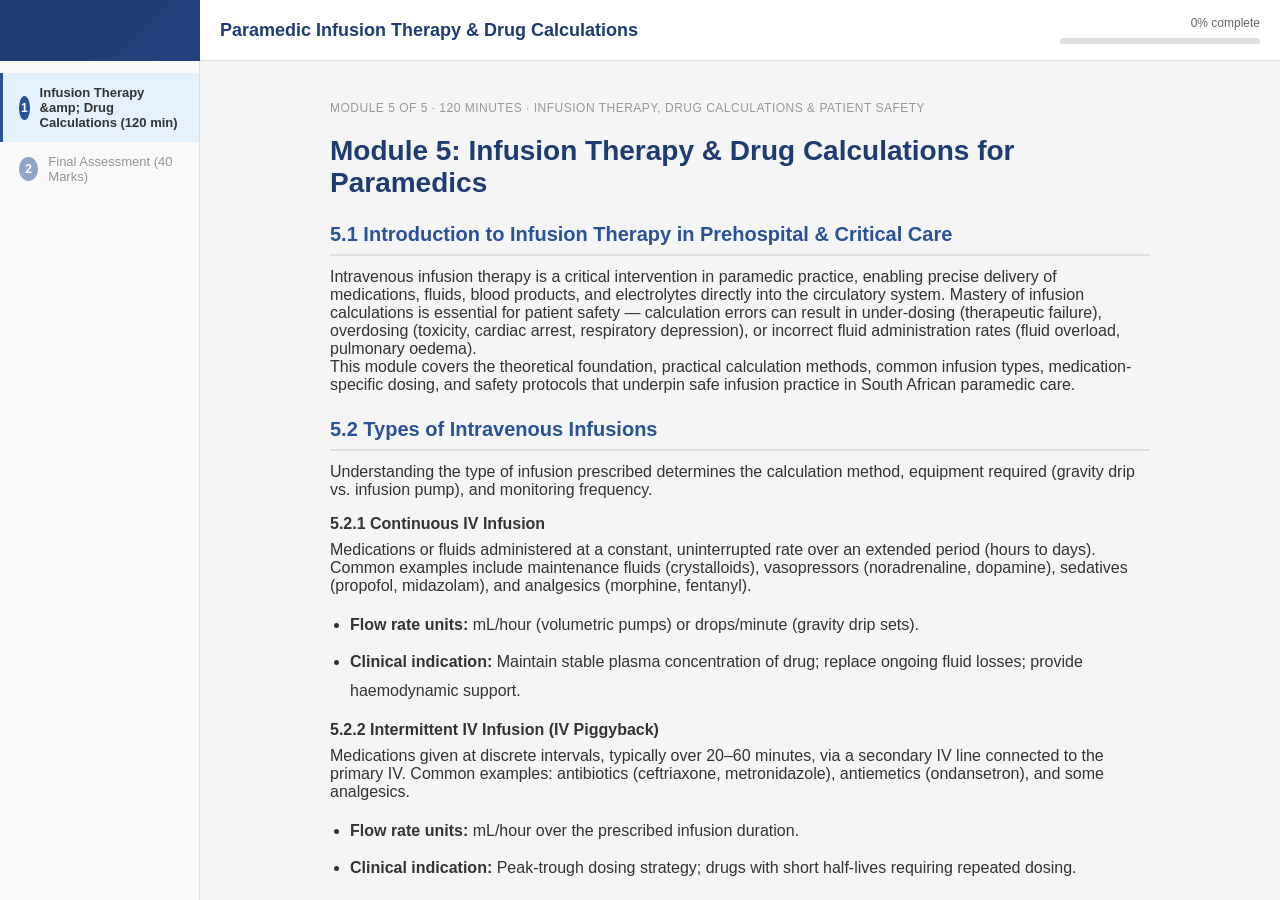
==== content/index.html @ 176bb620 "Initial commit: Comprehensive Paramedic Infusion Therapy & Drug Calculations SCORM 1.2 package" ====
<!DOCTYPE html>
<html lang="en">
<head>
<meta charset="UTF-8" />
<title>Paramedic Infusion Therapy &amp; Drug Calculations</title>
<meta name="viewport" content="width=device-width, initial-scale=1" />
<link rel="stylesheet" href="assets/style.css" />
</head>
<body>
  <div class="app-shell">
    <div class="app-brand">Paramedic<br />Infusion<br />Therapy</div>

    <header class="app-header">
      <div class="course-title">Paramedic Infusion Therapy &amp; Drug Calculations</div>
      <div class="progress-wrap">
        <span id="progressLabel">0% complete</span>
        <div class="progress-bar"><span id="progressFill"></span></div>
      </div>
    </header>

    <nav class="app-nav" id="courseNav"></nav>

    <main class="app-content">
      <iframe id="contentFrame" title="Course content"></iframe>
    </main>
  </div>

  <script src="assets/scorm-api.js"></script>
  <script src="assets/app.js"></script>
</body>
</html>
---- content/assets/style.css ----
* {
  margin: 0;
  padding: 0;
  box-sizing: border-box;
}

body {
  font-family: -apple-system, BlinkMacSystemFont, "Segoe UI", Roboto, "Helvetica Neue", Arial, sans-serif;
  background: #f5f5f5;
  color: #333;
}

.app-shell {
  display: grid;
  grid-template-columns: 200px 1fr;
  grid-template-rows: auto 1fr;
  height: 100vh;
  gap: 0;
}

.app-brand {
  grid-column: 1;
  grid-row: 1 / 3;
  background: linear-gradient(135deg, #1e3c72 0%, #2a5298 100%);
  color: white;
  padding: 20px;
  font-weight: bold;
  font-size: 14px;
  text-align: center;
  line-height: 1.6;
  display: flex;
  align-items: center;
  justify-content: center;
}

.app-header {
  grid-column: 2;
  grid-row: 1;
  background: white;
  border-bottom: 1px solid #ddd;
  padding: 16px 20px;
  display: flex;
  justify-content: space-between;
  align-items: center;
}

.app-header .course-title {
  font-size: 18px;
  font-weight: 600;
  color: #1e3c72;
}

.progress-wrap {
  display: flex;
  flex-direction: column;
  align-items: flex-end;
  gap: 8px;
}

.progress-wrap > span {
  font-size: 12px;
  color: #666;
}

.progress-bar {
  width: 200px;
  height: 6px;
  background: #e0e0e0;
  border-radius: 3px;
  overflow: hidden;
}

.progress-bar > span {
  display: block;
  height: 100%;
  background: linear-gradient(90deg, #4caf50, #8bc34a);
  transition: width 0.3s ease;
  width: 0%;
}

.app-nav {
  grid-column: 1;
  grid-row: 2;
  background: #fafafa;
  border-right: 1px solid #ddd;
  overflow-y: auto;
  padding: 12px 0;
}

.app-nav a {
  display: flex;
  align-items: center;
  gap: 10px;
  padding: 12px 16px;
  text-decoration: none;
  color: #333;
  border-left: 3px solid transparent;
  transition: all 0.2s ease;
  font-size: 13px;
}

.app-nav a:hover {
  background: #f0f0f0;
  border-left-color: #2a5298;
}

.app-nav a .step-num {
  display: flex;
  align-items: center;
  justify-content: center;
  width: 24px;
  height: 24px;
  background: #2a5298;
  color: white;
  border-radius: 50%;
  font-size: 12px;
  font-weight: bold;
}

.app-nav a.active {
  background: #e3f2fd;
  border-left-color: #2a5298;
  font-weight: 600;
}

.app-nav a.complete .step-num {
  background: #4caf50;
}

.app-nav a.locked {
  opacity: 0.5;
  cursor: not-allowed;
}

.app-content {
  grid-column: 2;
  grid-row: 2;
  background: white;
  overflow: hidden;
}

.app-content iframe {
  width: 100%;
  height: 100%;
  border: none;
}

.page {
  max-width: 900px;
  margin: 0 auto;
  padding: 40px;
  overflow-y: auto;
  height: 100vh;
}

.page h1 {
  font-size: 28px;
  margin: 20px 0 16px 0;
  color: #1e3c72;
}

.page h2 {
  font-size: 20px;
  margin: 24px 0 12px 0;
  color: #2a5298;
  border-bottom: 2px solid #e0e0e0;
  padding-bottom: 8px;
}

.page h3 {
  font-size: 16px;
  margin: 16px 0 8px 0;
  color: #333;
}

.meta-bar {
  display: block;
  font-size: 12px;
  color: #999;
  margin-bottom: 16px;
  text-transform: uppercase;
  letter-spacing: 0.5px;
}

.callout {
  background: #f9f9f9;
  border-left: 4px solid #2a5298;
  padding: 16px;
  margin: 16px 0;
  border-radius: 4px;
}

.callout.legal {
  border-left-color: #d4a574;
  background: #fffbf0;
}

.callout.warning {
  border-left-color: #f57c00;
  background: #fff3e0;
}

.case-law {
  background: #f0f4f8;
  border: 1px solid #cce7ff;
  padding: 16px;
  margin: 16px 0;
  border-radius: 4px;
}

.case-law .citation {
  font-weight: 600;
  color: #1e3c72;
  margin-bottom: 8px;
}

.case-law .tag {
  display: inline-block;
  background: #2a5298;
  color: white;
  font-size: 11px;
  padding: 2px 8px;
  border-radius: 12px;
  margin-left: 8px;
}

.lit-list {
  background: #fafafa;
  padding: 16px;
  margin: 16px 0;
  border-radius: 4px;
}

.lit-list li {
  margin-left: 20px;
  margin-bottom: 8px;
  font-size: 14px;
  line-height: 1.5;
}

.video-wrap {
  position: relative;
  width: 100%;
  padding-bottom: 56.25%;
  margin: 20px 0;
  background: #000;
  border-radius: 4px;
  overflow: hidden;
}

.video-wrap iframe {
  position: absolute;
  top: 0;
  left: 0;
  width: 100%;
  height: 100%;
  border: none;
}

.video-caption {
  font-size: 13px;
  color: #666;
  margin-top: 8px;
  font-style: italic;
}

.figure {
  margin: 20px 0;
  text-align: center;
}

.figure img,
.figure svg {
  max-width: 100%;
  height: auto;
  display: inline-block;
  border-radius: 4px;
  box-shadow: 0 2px 8px rgba(0, 0, 0, 0.1);
}

.figure-caption {
  font-size: 12px;
  color: #999;
  margin-top: 8px;
  font-style: italic;
}

.glossary dl {
  margin: 16px 0;
}

.glossary dt {
  font-weight: 600;
  margin-top: 12px;
  color: #1e3c72;
}

.glossary dd {
  margin-left: 20px;
  margin-bottom: 12px;
  font-size: 14px;
  line-height: 1.5;
  color: #555;
}

.reflection-box {
  background: #f0f4f8;
  border: 1px solid #cce7ff;
  padding: 20px;
  margin: 20px 0;
  border-radius: 4px;
}

.reflection-box h2 {
  border: none;
  margin-top: 0;
}

.reflection-box textarea {
  width: 100%;
  min-height: 120px;
  padding: 12px;
  border: 1px solid #ccc;
  border-radius: 4px;
  font-family: inherit;
  font-size: 14px;
  resize: vertical;
  margin-top: 12px;
}

.save-note {
  font-size: 12px;
  color: #999;
  margin-top: 8px;
  opacity: 0;
  transition: opacity 0.3s ease;
}

.save-note.show {
  opacity: 1;
  color: #4caf50;
}

.scenario {
  background: #f5f5f5;
  border: 1px solid #ddd;
  padding: 16px;
  margin: 16px 0;
  border-radius: 4px;
}

.scenario .scenario-label {
  display: block;
  font-weight: 600;
  color: #1e3c72;
  margin-bottom: 12px;
}

.btn {
  background: linear-gradient(90deg, #4caf50, #45a049);
  color: white;
  border: none;
  padding: 12px 24px;
  border-radius: 4px;
  font-size: 14px;
  font-weight: 600;
  cursor: pointer;
  transition: all 0.2s ease;
}

.btn:hover {
  background: linear-gradient(90deg, #45a049, #3d8b40);
  transform: translateY(-2px);
  box-shadow: 0 4px 8px rgba(0, 0, 0, 0.2);
}

.btn:disabled {
  background: #ccc;
  cursor: not-allowed;
  transform: none;
}

.btn.secondary {
  background: #2a5298;
}

.btn.secondary:hover {
  background: #1e3c72;
}

.page-actions {
  display: flex;
  justify-content: space-between;
  align-items: center;
  margin-top: 32px;
  padding-top: 16px;
  border-top: 1px solid #ddd;
}

.quiz-progress {
  font-size: 14px;
  color: #666;
  margin-bottom: 16px;
}

.quiz-q {
  background: #fafafa;
  padding: 16px;
  margin: 16px 0;
  border-radius: 4px;
  border-left: 3px solid #ccc;
}

.quiz-q .q-title {
  font-weight: 600;
  margin-bottom: 12px;
  display: flex;
  justify-content: space-between;
  align-items: center;
}

.quiz-q .q-marks {
  font-size: 12px;
  color: #999;
  font-weight: normal;
}

.quiz-q label {
  display: block;
  margin: 8px 0;
  padding: 8px;
  cursor: pointer;
  border-radius: 3px;
  transition: background 0.2s ease;
}

.quiz-q label:hover {
  background: #e8e8e8;
}

.quiz-q label.correct {
  background: #c8e6c9;
  color: #2e7d32;
  font-weight: 600;
}

.quiz-q label.incorrect {
  background: #ffcdd2;
  color: #c62828;
  font-weight: 600;
}

.quiz-q input[type="radio"] {
  margin-right: 8px;
  cursor: pointer;
}

.quiz-result-banner {
  padding: 16px;
  margin: 16px 0;
  border-radius: 4px;
  font-weight: 600;
  text-align: center;
}

.quiz-result-banner.pass {
  background: #c8e6c9;
  color: #2e7d32;
  border: 1px solid #66bb6a;
}

.quiz-result-banner.fail {
  background: #ffcdd2;
  color: #c62828;
  border: 1px solid #ef5350;
}

.criteria {
  width: 100%;
  border-collapse: collapse;
  margin: 16px 0;
  background: white;
  border-radius: 4px;
  overflow: hidden;
  box-shadow: 0 1px 3px rgba(0, 0, 0, 0.1);
}

.criteria th {
  background: #2a5298;
  color: white;
  padding: 12px;
  text-align: left;
  font-weight: 600;
}

.criteria td {
  padding: 12px;
  border-bottom: 1px solid #eee;
}

.criteria tr:last-child td {
  border-bottom: none;
}

.criteria tr:hover {
  background: #f5f5f5;
}

pre {
  background: #f4f4f4;
  padding: 16px;
  border-radius: 4px;
  overflow-x: auto;
  margin: 16px 0;
  border-left: 3px solid #2a5298;
}

pre code {
  font-family: "Courier New", Courier, monospace;
  font-size: 13px;
  line-height: 1.5;
}

ul, ol {
  margin: 16px 0 16px 20px;
  line-height: 1.8;
}

li {
  margin-bottom: 8px;
}

details {
  background: #fafafa;
  padding: 12px;
  border-radius: 4px;
  margin: 12px 0;
  cursor: pointer;
}

details summary {
  font-weight: 600;
  color: #2a5298;
  outline: none;
}

details p {
  margin-top: 12px;
  margin-bottom: 0;
}

@media (max-width: 1024px) {
  .app-shell {
    grid-template-columns: 1fr;
    grid-template-rows: auto auto 1fr;
  }

  .app-brand {
    grid-column: 1;
    grid-row: 1;
    padding: 12px;
    font-size: 12px;
  }

  .app-header {
    grid-column: 1;
    grid-row: 2;
  }

  .app-nav {
    grid-column: 1;
    grid-row: 3;
    display: flex;
    gap: 0;
    border-right: none;
    border-bottom: 1px solid #ddd;
    overflow-x: auto;
    padding: 0;
  }

  .app-nav a {
    flex-shrink: 0;
    padding: 12px;
    border-left: none;
    border-bottom: 3px solid transparent;
  }

  .app-nav a.active {
    border-left: none;
    border-bottom-color: #2a5298;
  }

  .app-content {
    grid-column: 1;
    grid-row: 4;
  }
}
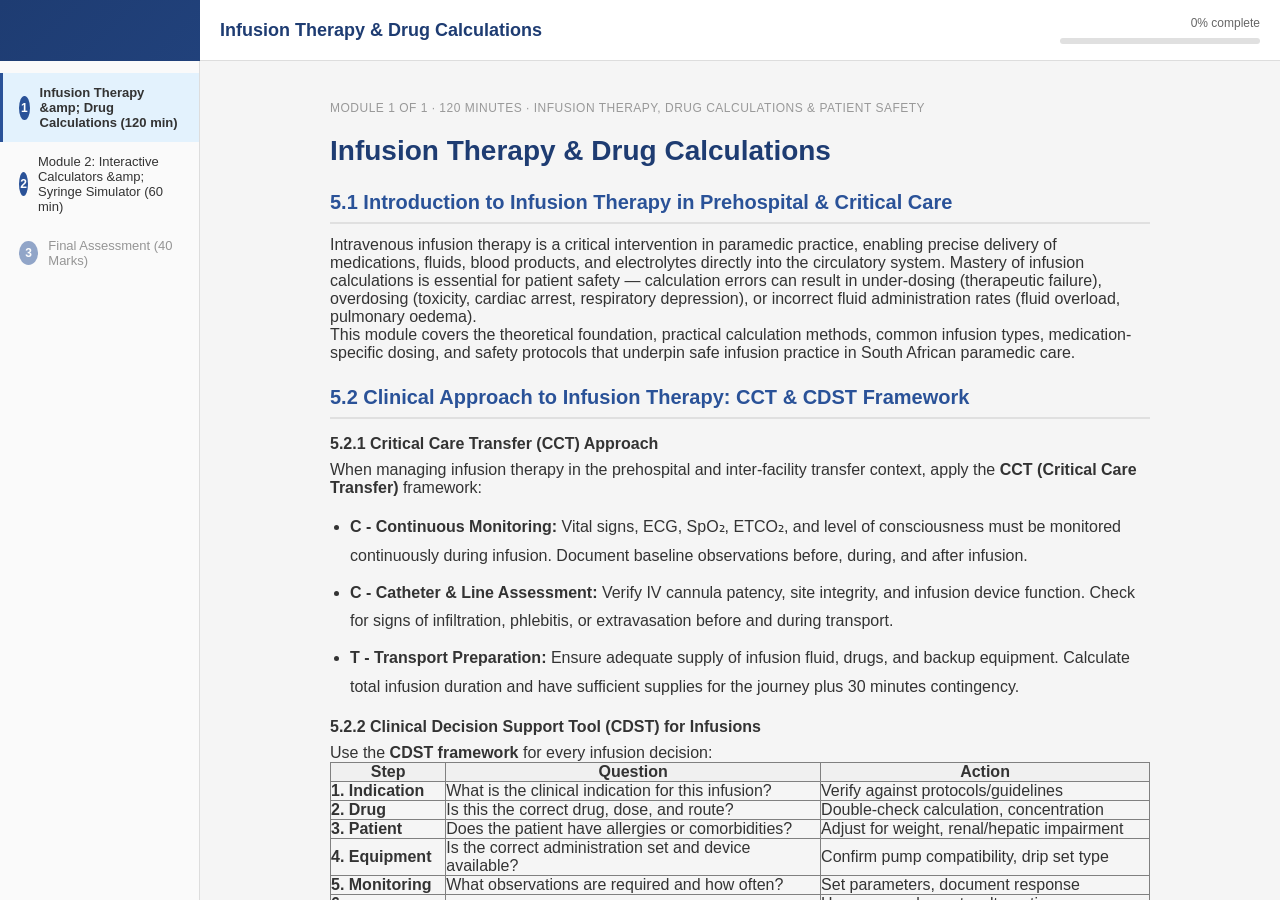
==== commit 10c32575: "Refresh course labels and fix syringe simulator runtime" ====
--- a/content/index.html
+++ b/content/index.html
@@ -2,16 +2,16 @@
 <html lang="en">
 <head>
 <meta charset="UTF-8" />
-<title>Paramedic Infusion Therapy &amp; Drug Calculations</title>
+<title>Infusion Therapy &amp; Drug Calculations</title>
 <meta name="viewport" content="width=device-width, initial-scale=1" />
 <link rel="stylesheet" href="assets/style.css" />
 </head>
 <body>
   <div class="app-shell">
-    <div class="app-brand">Paramedic<br />Infusion<br />Therapy</div>
+    <div class="app-brand">Infusion<br />Therapy<br />Calculations</div>
 
     <header class="app-header">
-      <div class="course-title">Paramedic Infusion Therapy &amp; Drug Calculations</div>
+      <div class="course-title">Infusion Therapy &amp; Drug Calculations</div>
       <div class="progress-wrap">
         <span id="progressLabel">0% complete</span>
         <div class="progress-bar"><span id="progressFill"></span></div>
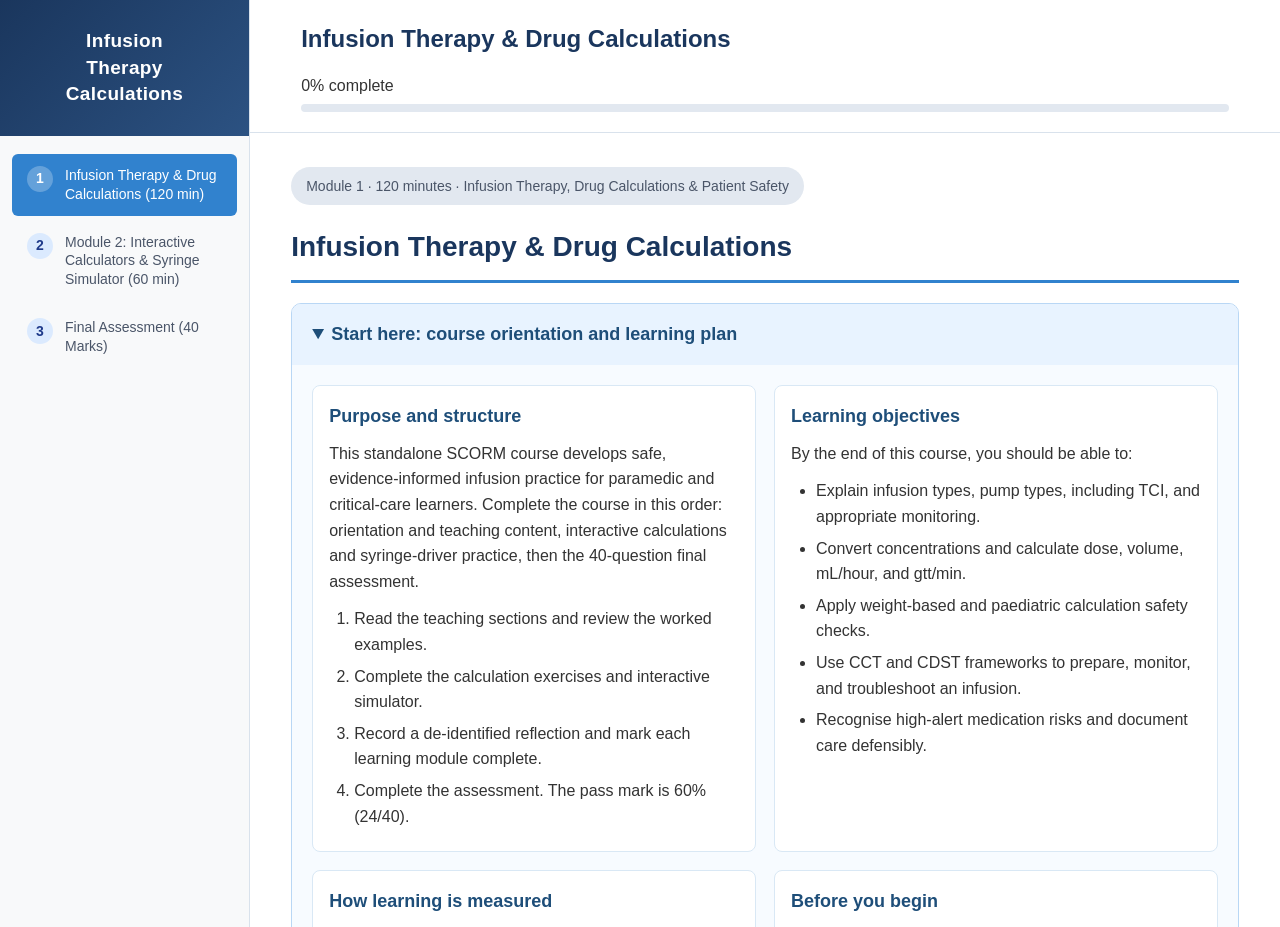
==== commit 5eb6fae0: "Improve responsive layout and align course with QM rubric" ====
--- a/content/index.html
+++ b/content/index.html
@@ -8,21 +8,26 @@
 </head>
 <body>
   <div class="app-shell">
-    <div class="app-brand">Infusion<br />Therapy<br />Calculations</div>
+    <aside class="app-sidebar" aria-label="Course navigation">
+      <div class="app-brand">Infusion<br />Therapy<br />Calculations</div>
+      <nav class="app-nav" id="courseNav" aria-label="Course sections"></nav>
+    </aside>
 
-    <header class="app-header">
-      <div class="course-title">Infusion Therapy &amp; Drug Calculations</div>
-      <div class="progress-wrap">
-        <span id="progressLabel">0% complete</span>
-        <div class="progress-bar"><span id="progressFill"></span></div>
-      </div>
-    </header>
+    <section class="app-main">
+      <header class="app-header">
+        <div class="course-title">Infusion Therapy &amp; Drug Calculations</div>
+        <div class="progress-wrap" aria-live="polite">
+          <span id="progressLabel">0% complete</span>
+          <div class="progress-bar" role="progressbar" aria-valuemin="0" aria-valuemax="100" aria-valuenow="0">
+            <span id="progressFill"></span>
+          </div>
+        </div>
+      </header>
 
-    <nav class="app-nav" id="courseNav"></nav>
-
-    <main class="app-content">
-      <iframe id="contentFrame" title="Course content"></iframe>
-    </main>
+      <main class="app-content">
+        <iframe id="contentFrame" title="Course content" allow="fullscreen"></iframe>
+      </main>
+    </section>
   </div>
 
   <script src="assets/scorm-api.js"></script>
--- a/content/assets/style.css
+++ b/content/assets/style.css
@@ -1,597 +1,200 @@
-* {
-  margin: 0;
-  padding: 0;
-  box-sizing: border-box;
-}
-
-body {
-  font-family: -apple-system, BlinkMacSystemFont, "Segoe UI", Roboto, "Helvetica Neue", Arial, sans-serif;
-  background: #f5f5f5;
-  color: #333;
-}
-
-.app-shell {
-  display: grid;
-  grid-template-columns: 200px 1fr;
-  grid-template-rows: auto 1fr;
-  height: 100vh;
-  gap: 0;
-}
-
-.app-brand {
-  grid-column: 1;
-  grid-row: 1 / 3;
-  background: linear-gradient(135deg, #1e3c72 0%, #2a5298 100%);
-  color: white;
-  padding: 20px;
-  font-weight: bold;
-  font-size: 14px;
-  text-align: center;
-  line-height: 1.6;
-  display: flex;
-  align-items: center;
-  justify-content: center;
-}
-
-.app-header {
-  grid-column: 2;
-  grid-row: 1;
-  background: white;
-  border-bottom: 1px solid #ddd;
-  padding: 16px 20px;
-  display: flex;
-  justify-content: space-between;
-  align-items: center;
-}
-
-.app-header .course-title {
-  font-size: 18px;
-  font-weight: 600;
-  color: #1e3c72;
-}
-
-.progress-wrap {
-  display: flex;
-  flex-direction: column;
-  align-items: flex-end;
-  gap: 8px;
-}
-
-.progress-wrap > span {
-  font-size: 12px;
-  color: #666;
-}
-
-.progress-bar {
-  width: 200px;
-  height: 6px;
-  background: #e0e0e0;
-  border-radius: 3px;
-  overflow: hidden;
-}
-
-.progress-bar > span {
-  display: block;
-  height: 100%;
-  background: linear-gradient(90deg, #4caf50, #8bc34a);
-  transition: width 0.3s ease;
-  width: 0%;
-}
-
-.app-nav {
-  grid-column: 1;
-  grid-row: 2;
-  background: #fafafa;
-  border-right: 1px solid #ddd;
-  overflow-y: auto;
-  padding: 12px 0;
-}
-
-.app-nav a {
-  display: flex;
-  align-items: center;
-  gap: 10px;
-  padding: 12px 16px;
-  text-decoration: none;
-  color: #333;
-  border-left: 3px solid transparent;
-  transition: all 0.2s ease;
-  font-size: 13px;
-}
-
-.app-nav a:hover {
-  background: #f0f0f0;
-  border-left-color: #2a5298;
-}
-
-.app-nav a .step-num {
-  display: flex;
-  align-items: center;
-  justify-content: center;
-  width: 24px;
-  height: 24px;
-  background: #2a5298;
-  color: white;
-  border-radius: 50%;
-  font-size: 12px;
-  font-weight: bold;
-}
-
-.app-nav a.active {
-  background: #e3f2fd;
-  border-left-color: #2a5298;
-  font-weight: 600;
-}
-
-.app-nav a.complete .step-num {
-  background: #4caf50;
-}
-
-.app-nav a.locked {
-  opacity: 0.5;
-  cursor: not-allowed;
-}
-
-.app-content {
-  grid-column: 2;
-  grid-row: 2;
-  background: white;
-  overflow: hidden;
-}
-
-.app-content iframe {
-  width: 100%;
-  height: 100%;
-  border: none;
-}
-
-.page {
-  max-width: 900px;
-  margin: 0 auto;
-  padding: 40px;
-  overflow-y: auto;
-  height: 100vh;
-}
-
-.page h1 {
-  font-size: 28px;
-  margin: 20px 0 16px 0;
-  color: #1e3c72;
-}
-
-.page h2 {
-  font-size: 20px;
-  margin: 24px 0 12px 0;
-  color: #2a5298;
-  border-bottom: 2px solid #e0e0e0;
-  padding-bottom: 8px;
-}
-
-.page h3 {
-  font-size: 16px;
-  margin: 16px 0 8px 0;
-  color: #333;
-}
-
-.meta-bar {
-  display: block;
-  font-size: 12px;
-  color: #999;
-  margin-bottom: 16px;
-  text-transform: uppercase;
-  letter-spacing: 0.5px;
-}
-
-.callout {
-  background: #f9f9f9;
-  border-left: 4px solid #2a5298;
-  padding: 16px;
-  margin: 16px 0;
-  border-radius: 4px;
-}
-
-.callout.legal {
-  border-left-color: #d4a574;
-  background: #fffbf0;
-}
-
-.callout.warning {
-  border-left-color: #f57c00;
-  background: #fff3e0;
-}
-
-.case-law {
-  background: #f0f4f8;
-  border: 1px solid #cce7ff;
-  padding: 16px;
-  margin: 16px 0;
-  border-radius: 4px;
-}
-
-.case-law .citation {
-  font-weight: 600;
-  color: #1e3c72;
-  margin-bottom: 8px;
-}
-
-.case-law .tag {
-  display: inline-block;
-  background: #2a5298;
-  color: white;
-  font-size: 11px;
-  padding: 2px 8px;
-  border-radius: 12px;
-  margin-left: 8px;
-}
-
-.lit-list {
-  background: #fafafa;
-  padding: 16px;
-  margin: 16px 0;
-  border-radius: 4px;
-}
-
-.lit-list li {
-  margin-left: 20px;
-  margin-bottom: 8px;
-  font-size: 14px;
-  line-height: 1.5;
-}
-
-.video-wrap {
-  position: relative;
-  width: 100%;
-  padding-bottom: 56.25%;
-  margin: 20px 0;
-  background: #000;
-  border-radius: 4px;
-  overflow: hidden;
-}
-
-.video-wrap iframe {
-  position: absolute;
-  top: 0;
-  left: 0;
-  width: 100%;
-  height: 100%;
-  border: none;
-}
-
-.video-caption {
-  font-size: 13px;
-  color: #666;
-  margin-top: 8px;
-  font-style: italic;
-}
-
-.figure {
-  margin: 20px 0;
-  text-align: center;
-}
-
-.figure img,
-.figure svg {
-  max-width: 100%;
-  height: auto;
-  display: inline-block;
-  border-radius: 4px;
-  box-shadow: 0 2px 8px rgba(0, 0, 0, 0.1);
-}
-
-.figure-caption {
-  font-size: 12px;
-  color: #999;
-  margin-top: 8px;
-  font-style: italic;
-}
-
-.glossary dl {
-  margin: 16px 0;
-}
-
-.glossary dt {
-  font-weight: 600;
-  margin-top: 12px;
-  color: #1e3c72;
-}
-
-.glossary dd {
-  margin-left: 20px;
-  margin-bottom: 12px;
-  font-size: 14px;
-  line-height: 1.5;
-  color: #555;
-}
-
-.reflection-box {
-  background: #f0f4f8;
-  border: 1px solid #cce7ff;
-  padding: 20px;
-  margin: 20px 0;
-  border-radius: 4px;
-}
-
-.reflection-box h2 {
-  border: none;
-  margin-top: 0;
-}
-
-.reflection-box textarea {
-  width: 100%;
-  min-height: 120px;
-  padding: 12px;
-  border: 1px solid #ccc;
-  border-radius: 4px;
-  font-family: inherit;
-  font-size: 14px;
-  resize: vertical;
-  margin-top: 12px;
-}
-
-.save-note {
-  font-size: 12px;
-  color: #999;
-  margin-top: 8px;
-  opacity: 0;
-  transition: opacity 0.3s ease;
-}
-
-.save-note.show {
-  opacity: 1;
-  color: #4caf50;
-}
-
-.scenario {
-  background: #f5f5f5;
-  border: 1px solid #ddd;
-  padding: 16px;
-  margin: 16px 0;
-  border-radius: 4px;
-}
-
-.scenario .scenario-label {
-  display: block;
-  font-weight: 600;
-  color: #1e3c72;
-  margin-bottom: 12px;
-}
-
-.btn {
-  background: linear-gradient(90deg, #4caf50, #45a049);
-  color: white;
-  border: none;
-  padding: 12px 24px;
-  border-radius: 4px;
-  font-size: 14px;
-  font-weight: 600;
-  cursor: pointer;
-  transition: all 0.2s ease;
-}
-
-.btn:hover {
-  background: linear-gradient(90deg, #45a049, #3d8b40);
-  transform: translateY(-2px);
-  box-shadow: 0 4px 8px rgba(0, 0, 0, 0.2);
-}
-
-.btn:disabled {
-  background: #ccc;
-  cursor: not-allowed;
-  transform: none;
-}
-
-.btn.secondary {
-  background: #2a5298;
-}
-
-.btn.secondary:hover {
-  background: #1e3c72;
-}
-
-.page-actions {
-  display: flex;
-  justify-content: space-between;
-  align-items: center;
-  margin-top: 32px;
-  padding-top: 16px;
-  border-top: 1px solid #ddd;
-}
-
-.quiz-progress {
-  font-size: 14px;
-  color: #666;
-  margin-bottom: 16px;
-}
-
-.quiz-q {
-  background: #fafafa;
-  padding: 16px;
-  margin: 16px 0;
-  border-radius: 4px;
-  border-left: 3px solid #ccc;
-}
-
-.quiz-q .q-title {
-  font-weight: 600;
-  margin-bottom: 12px;
-  display: flex;
-  justify-content: space-between;
-  align-items: center;
-}
-
-.quiz-q .q-marks {
-  font-size: 12px;
-  color: #999;
-  font-weight: normal;
-}
-
-.quiz-q label {
-  display: block;
-  margin: 8px 0;
-  padding: 8px;
-  cursor: pointer;
-  border-radius: 3px;
-  transition: background 0.2s ease;
-}
-
-.quiz-q label:hover {
-  background: #e8e8e8;
-}
-
-.quiz-q label.correct {
-  background: #c8e6c9;
-  color: #2e7d32;
-  font-weight: 600;
-}
-
-.quiz-q label.incorrect {
-  background: #ffcdd2;
-  color: #c62828;
-  font-weight: 600;
-}
-
-.quiz-q input[type="radio"] {
-  margin-right: 8px;
-  cursor: pointer;
-}
-
-.quiz-result-banner {
-  padding: 16px;
-  margin: 16px 0;
-  border-radius: 4px;
-  font-weight: 600;
-  text-align: center;
-}
-
-.quiz-result-banner.pass {
-  background: #c8e6c9;
-  color: #2e7d32;
-  border: 1px solid #66bb6a;
-}
-
-.quiz-result-banner.fail {
-  background: #ffcdd2;
-  color: #c62828;
-  border: 1px solid #ef5350;
-}
-
-.criteria {
-  width: 100%;
-  border-collapse: collapse;
-  margin: 16px 0;
-  background: white;
-  border-radius: 4px;
-  overflow: hidden;
-  box-shadow: 0 1px 3px rgba(0, 0, 0, 0.1);
-}
-
-.criteria th {
-  background: #2a5298;
-  color: white;
-  padding: 12px;
-  text-align: left;
-  font-weight: 600;
-}
-
-.criteria td {
-  padding: 12px;
-  border-bottom: 1px solid #eee;
-}
-
-.criteria tr:last-child td {
-  border-bottom: none;
-}
-
-.criteria tr:hover {
-  background: #f5f5f5;
-}
-
-pre {
-  background: #f4f4f4;
-  padding: 16px;
-  border-radius: 4px;
-  overflow-x: auto;
-  margin: 16px 0;
-  border-left: 3px solid #2a5298;
-}
-
-pre code {
-  font-family: "Courier New", Courier, monospace;
-  font-size: 13px;
-  line-height: 1.5;
-}
-
-ul, ol {
-  margin: 16px 0 16px 20px;
-  line-height: 1.8;
-}
-
-li {
-  margin-bottom: 8px;
-}
-
-details {
-  background: #fafafa;
-  padding: 12px;
-  border-radius: 4px;
-  margin: 12px 0;
-  cursor: pointer;
-}
-
-details summary {
-  font-weight: 600;
-  color: #2a5298;
-  outline: none;
-}
-
-details p {
-  margin-top: 12px;
-  margin-bottom: 0;
-}
-
-@media (max-width: 1024px) {
-  .app-shell {
-    grid-template-columns: 1fr;
-    grid-template-rows: auto auto 1fr;
-  }
-
-  .app-brand {
-    grid-column: 1;
-    grid-row: 1;
-    padding: 12px;
-    font-size: 12px;
-  }
-
-  .app-header {
-    grid-column: 1;
-    grid-row: 2;
-  }
-
-  .app-nav {
-    grid-column: 1;
-    grid-row: 3;
-    display: flex;
-    gap: 0;
-    border-right: none;
-    border-bottom: 1px solid #ddd;
-    overflow-x: auto;
-    padding: 0;
-  }
-
-  .app-nav a {
-    flex-shrink: 0;
-    padding: 12px;
-    border-left: none;
-    border-bottom: 3px solid transparent;
-  }
-
-  .app-nav a.active {
-    border-left: none;
-    border-bottom-color: #2a5298;
-  }
-
-  .app-content {
-    grid-column: 1;
-    grid-row: 4;
-  }
-}
+/* Base Styles */
+* { box-sizing: border-box; margin: 0; padding: 0; }
+body { font-family: -apple-system, BlinkMacSystemFont, 'Segoe UI', Roboto, sans-serif; line-height: 1.6; color: #333; background: #f5f5f5; }
+
+.page { max-width: 900px; margin: 0 auto; padding: 30px 20px; background: #fff; min-height: 100vh; }
+
+h1 { color: #1a365d; font-size: 28px; margin-bottom: 20px; border-bottom: 3px solid #3182ce; padding-bottom: 10px; }
+h2 { color: #2c5282; font-size: 22px; margin: 25px 0 15px; border-left: 4px solid #3182ce; padding-left: 15px; }
+h3 { color: #2d3748; font-size: 18px; margin: 20px 0 10px; }
+h4 { color: #4a5568; font-size: 16px; margin: 15px 0 8px; }
+
+p { margin-bottom: 12px; }
+ul, ol { margin: 10px 0 15px 25px; }
+li { margin-bottom: 6px; }
+
+.meta-bar { display: inline-block; background: #e2e8f0; color: #4a5568; padding: 8px 15px; border-radius: 20px; font-size: 14px; margin-bottom: 20px; }
+
+/* CCT Grid */
+.cct-grid { display: grid; grid-template-columns: repeat(auto-fit, minmax(250px, 1fr)); gap: 20px; margin: 20px 0; }
+.cct-card { padding: 25px; border-radius: 12px; text-align: center; box-shadow: 0 4px 6px rgba(0,0,0,0.1); }
+.cct-c { background: linear-gradient(135deg, #667eea 0%, #764ba2 100%); color: white; }
+.cct-c2 { background: linear-gradient(135deg, #f093fb 0%, #f5576c 100%); color: white; }
+.cct-t { background: linear-gradient(135deg, #4facfe 0%, #00f2fe 100%); color: white; }
+.cct-letter { font-size: 48px; font-weight: bold; margin-bottom: 10px; }
+.cct-title { font-size: 18px; font-weight: bold; margin-bottom: 10px; }
+.cct-text { font-size: 14px; opacity: 0.95; }
+
+/* CDST Framework */
+.cdst-container { margin: 20px 0; }
+.cdst-row { display: flex; align-items: stretch; margin-bottom: 12px; background: #f8f9fa; border-radius: 8px; overflow: hidden; box-shadow: 0 2px 4px rgba(0,0,0,0.08); }
+.cdst-num { padding: 15px 20px; font-size: 24px; font-weight: bold; color: white; min-width: 60px; display: flex; align-items: center; justify-content: center; }
+.cdst-1 { background: #e74c3c; }
+.cdst-2 { background: #3498db; }
+.cdst-3 { background: #2ecc71; }
+.cdst-4 { background: #f39c12; }
+.cdst-5 { background: #9b59b6; }
+.cdst-6 { background: #1abc9c; }
+.cdst-content { flex: 1; padding: 15px 20px; display: flex; align-items: center; }
+.cdst-action { padding: 15px 20px; background: #e8e8e8; border-left: 3px solid #ccc; min-width: 250px; display: flex; align-items: center; }
+
+/* Info & Warning Boxes */
+.info-box, .warning-box { padding: 20px; border-radius: 8px; margin: 20px 0; }
+.info-box { background: #e3f2fd; border-left: 4px solid #2196f3; }
+.warning-box { background: #fff3e0; border-left: 4px solid #ff9800; }
+.example-box { background: #f3e5f5; padding: 15px 20px; border-radius: 8px; margin: 15px 0; border-left: 4px solid #9c27b0; }
+
+/* Video Container */
+.video-container { margin: 25px 0; }
+.video-wrapper { position: relative; padding-bottom: 56.25%; height: 0; overflow: hidden; border-radius: 8px; box-shadow: 0 4px 6px rgba(0,0,0,0.1); }
+.video-wrapper iframe { position: absolute; top: 0; left: 0; width: 100%; height: 100%; border: none; }
+.video-caption { text-align: center; margin-top: 10px; color: #666; font-style: italic; font-size: 14px; }
+
+/* Tables */
+table { width: 100%; border-collapse: collapse; margin: 15px 0; font-size: 14px; }
+th, td { padding: 12px; text-align: left; border: 1px solid #ddd; }
+th { background: #3182ce; color: white; font-weight: 600; }
+tr:nth-child(even) { background: #f8f9fa; }
+tr:hover { background: #e2e8f0; }
+
+/* Exercise Section */
+.exercise-container { margin: 25px 0; }
+.exercise { background: #f8f9fa; border: 1px solid #e2e8f0; border-radius: 10px; padding: 20px; margin-bottom: 20px; }
+.exercise h4 { color: #2c5282; margin-bottom: 10px; }
+.answer-input { margin-top: 15px; }
+.student-answer { padding: 10px; font-size: 16px; border: 2px solid #cbd5e0; border-radius: 6px; width: 150px; margin-right: 10px; }
+.check-btn, .show-answer-btn { padding: 10px 20px; font-size: 14px; border: none; border-radius: 6px; cursor: pointer; margin: 5px 5px 5px 0; }
+.check-btn { background: #3182ce; color: white; }
+.check-btn:hover { background: #2c5282; }
+.show-answer-btn { background: #718096; color: white; }
+.show-answer-btn:hover { background: #4a5568; }
+.answer-feedback { margin-top: 10px; padding: 10px; border-radius: 6px; font-weight: 600; }
+.answer-feedback.correct { background: #c6f6d5; color: #276749; }
+.answer-feedback.incorrect { background: #fed7d7; color: #c53030; }
+.correct-answer { margin-top: 15px; }
+.answer-reveal { background: #e2e8f0; padding: 15px; border-radius: 6px; border-left: 4px solid #3182ce; }
+
+/* Reflection Box */
+.reflection-box { background: #faf5ff; border: 2px solid #9f7aea; border-radius: 10px; padding: 20px; margin: 25px 0; }
+.reflection-box h4 { color: #6b46c1; }
+.reflection-box textarea { width: 100%; padding: 12px; border: 1px solid #d6bcfa; border-radius: 6px; font-size: 14px; resize: vertical; margin-top: 10px; }
+
+/* Button */
+.btn { display: inline-block; padding: 15px 30px; background: linear-gradient(135deg, #3182ce, #2c5282); color: white; border: none; border-radius: 8px; font-size: 16px; font-weight: 600; cursor: pointer; margin-top: 20px; }
+.btn:hover { transform: translateY(-2px); }
+
+/* B.Braun Simulator Styles */
+.simulator-container { background: linear-gradient(180deg, #1a1a2e 0%, #16213e 100%); border-radius: 12px; padding: 20px; margin: 25px 0; font-family: 'Courier New', monospace; border: 2px solid #00ff88; }
+
+.simulator-header { text-align: center; padding: 15px; border-bottom: 2px solid #00ff88; margin-bottom: 15px; }
+.simulator-brand { font-size: 28px; font-weight: bold; color: #00ff88; letter-spacing: 4px; }
+.simulator-model { font-size: 14px; color: #00cc6a; margin-top: 5px; }
+
+.pump-display { background: #0f0f23; border-radius: 8px; padding: 20px; margin-bottom: 15px; border: 1px solid #00ff88; }
+.display-row { display: flex; justify-content: space-between; padding: 8px 0; border-bottom: 1px solid #333; }
+.display-row:last-child { border-bottom: none; }
+.display-row .label { color: #00cc6a; font-size: 14px; }
+.display-row .value { color: #00ff88; font-size: 14px; font-weight: bold; }
+.display-row .value-large { color: #00ff88; font-size: 24px; font-weight: bold; }
+.display-row .value-status { color: #00ff88; font-size: 14px; font-weight: bold; text-transform: uppercase; }
+.display-row.highlight { background: #1a1a2e; padding: 12px; border-radius: 4px; margin: 5px 0; }
+.display-row.calc-dose { border-top: 2px solid #00ff88; margin-top: 10px; padding-top: 15px; }
+
+.control-panel { display: grid; grid-template-columns: repeat(auto-fit, minmax(300px, 1fr)); gap: 15px; }
+.control-section { background: #16213e; border-radius: 8px; padding: 15px; }
+.control-title { color: #00ff88; font-size: 14px; font-weight: bold; margin-bottom: 15px; text-transform: uppercase; letter-spacing: 1px; }
+.control-row { margin-bottom: 12px; }
+.control-row label { display: block; color: #00cc6a; font-size: 12px; margin-bottom: 5px; }
+.control-row input, .control-row select { width: 100%; padding: 10px; font-size: 14px; border: 1px solid #00ff88; border-radius: 4px; background: #0f0f23; color: #00ff88; font-family: 'Courier New', monospace; }
+
+.button-panel { display: flex; flex-wrap: wrap; gap: 10px; margin-top: 15px; justify-content: center; }
+.pump-btn { padding: 15px 25px; font-size: 14px; font-weight: bold; border: none; border-radius: 6px; cursor: pointer; font-family: 'Courier New', monospace; letter-spacing: 1px; }
+.pump-btn-start { background: #00ff88; color: #0f0f23; }
+.pump-btn-start:hover { background: #00cc6a; }
+.pump-btn-pause { background: #ffd700; color: #0f0f23; }
+.pump-btn-pause:hover { background: #e6c200; }
+.pump-btn-stop { background: #ff4757; color: white; }
+.pump-btn-stop:hover { background: #ff3344; }
+.pump-btn-alarm { background: #ff6b6b; color: white; }
+.pump-btn-alarm:hover { background: #ff5555; }
+.pump-btn:disabled { opacity: 0.4; cursor: not-allowed; }
+
+/* App Shell */
+.app-shell { display: flex; min-height: 100vh; }
+.app-brand { background: linear-gradient(135deg, #1a365d, #2c5282); color: white; padding: 30px 20px; text-align: center; font-size: 20px; font-weight: bold; line-height: 1.4; min-width: 200px; }
+.app-header { flex: 1; padding: 20px 30px; background: #fff; border-bottom: 1px solid #e2e8f0; }
+.course-title { font-size: 24px; font-weight: 600; color: #1a365d; }
+.progress-wrap { margin-top: 15px; }
+.progress-bar { height: 8px; background: #e2e8f0; border-radius: 4px; overflow: hidden; margin-top: 5px; }
+#progressFill { height: 100%; background: linear-gradient(90deg, #3182ce, #2ecc71); }
+.app-nav { background: #f8f9fa; padding: 15px; border-right: 1px solid #e2e8f0; min-width: 250px; }
+.app-nav a { display: block; padding: 12px 15px; color: #4a5568; text-decoration: none; border-radius: 6px; margin-bottom: 5px; }
+.app-nav a:hover { background: #e2e8f0; }
+.app-nav a.active { background: #3182ce; color: white; }
+.app-content { flex: 1; padding: 20px; background: #fff; }
+.app-content iframe { width: 100%; height: calc(100vh - 100px); border: none; }
+
+/* Responsive */
+@media (max-width: 768px) {
+  .cct-grid { grid-template-columns: 1fr; }
+  .cdst-row { flex-direction: column; }
+  .cdst-action { min-width: auto; border-left: none; border-top: 3px solid #ccc; }
+  .control-panel { grid-template-columns: 1fr; }
+}
+
+/* QM-aligned responsive course shell and spacious reading layout */
+html, body { min-height: 100%; }
+body { overflow-x: hidden; }
+.app-shell { display: grid; grid-template-columns: 250px minmax(0, 1fr); min-height: 100vh; width: 100%; }
+.app-sidebar { display: flex; flex-direction: column; min-width: 0; background: #f8f9fa; border-right: 1px solid #d9e2ec; }
+.app-brand { min-width: 0; width: 100%; padding: 28px 18px; font-size: 19px; letter-spacing: .02em; }
+.app-nav { min-width: 0; width: 100%; padding: 18px 12px; border: 0; overflow-y: auto; }
+.app-nav a { display: grid; grid-template-columns: 30px minmax(0, 1fr); gap: 8px; align-items: start; font-size: 14px; line-height: 1.35; }
+.app-nav a .step-num { display: inline-flex; width: 26px; height: 26px; align-items: center; justify-content: center; border-radius: 50%; background: #dbeafe; color: #1e3a8a; font-weight: 700; }
+.app-nav a.active .step-num, .app-nav a.complete .step-num { background: rgba(255,255,255,.25); color: inherit; }
+.app-main { min-width: 0; display: flex; flex-direction: column; min-height: 100vh; background: #fff; }
+.app-header { flex: 0 0 auto; padding: 20px clamp(20px, 4vw, 52px); border-bottom: 1px solid #d9e2ec; }
+.app-content { flex: 1 1 auto; min-width: 0; padding: 0; overflow: hidden; }
+.app-content iframe { display: block; width: 100%; height: calc(100vh - 106px); min-height: 720px; border: 0; background: #fff; }
+.progress-bar[role="progressbar"] { position: relative; }
+
+/* Improve reading space inside lesson documents */
+.page { width: 100%; max-width: 1240px; padding: 34px clamp(22px, 4vw, 56px) 60px; }
+.page h1 { max-width: 1100px; }
+.video-wrapper { min-height: 320px; }
+.video-fallback { display: flex; flex-wrap: wrap; gap: 10px; align-items: center; margin-top: 10px; padding: 12px 14px; background: #eef6ff; border: 1px solid #b9d7f5; border-radius: 6px; font-size: 14px; }
+.video-fallback a { color: #145da0; font-weight: 700; }
+.video-notes { margin-top: 10px; padding: 8px 12px; background: #f8fafc; border: 1px solid #e2e8f0; border-radius: 6px; font-size: 14px; }
+.video-notes summary { cursor: pointer; font-weight: 700; color: #2c5282; }
+
+@media (max-width: 900px) {
+  .app-shell { grid-template-columns: 210px minmax(0, 1fr); }
+  .app-content iframe { min-height: 680px; }
+  .course-title { font-size: 20px; }
+}
+
+@media (max-width: 700px) {
+  .app-shell { display: block; }
+  .app-sidebar { display: block; border-right: 0; border-bottom: 1px solid #d9e2ec; }
+  .app-brand { padding: 16px; font-size: 16px; }
+  .app-nav { display: flex; gap: 8px; overflow-x: auto; padding: 10px; }
+  .app-nav a { min-width: 210px; margin: 0; }
+  .app-content iframe { height: calc(100vh - 190px); min-height: 650px; }
+}
+
+/* Course orientation and QM alignment */
+.course-orientation { margin: 0 0 28px; background: #f7fbff; border: 1px solid #b9d7f5; border-radius: 10px; overflow: hidden; }
+.course-orientation > summary { padding: 16px 20px; cursor: pointer; background: #e8f3ff; color: #1e4e79; font-size: 18px; font-weight: 700; }
+.course-orientation > summary:focus-visible, .video-notes summary:focus-visible, button:focus-visible, a:focus-visible, input:focus-visible, textarea:focus-visible { outline: 3px solid #f59e0b; outline-offset: 2px; }
+.orientation-grid { display: grid; grid-template-columns: repeat(2, minmax(0, 1fr)); gap: 18px; padding: 20px; }
+.orientation-grid section { padding: 16px; background: #fff; border: 1px solid #d9e8f5; border-radius: 8px; }
+.orientation-grid section h3 { margin-top: 0; color: #1e4e79; }
+.orientation-grid section p:last-child, .orientation-grid section ul:last-child, .orientation-grid section ol:last-child { margin-bottom: 0; }
+.save-note { min-height: 1.4em; margin-top: 8px; color: #276749; font-size: 13px; }
+
+@media (max-width: 760px) {
+  .orientation-grid { grid-template-columns: 1fr; padding: 14px; }
+  .cdst-content, .cdst-action { font-size: 13px; }
+}
+.reference-list a { color: #145da0; }
+.reference-list a:hover { color: #0b3c6f; }
